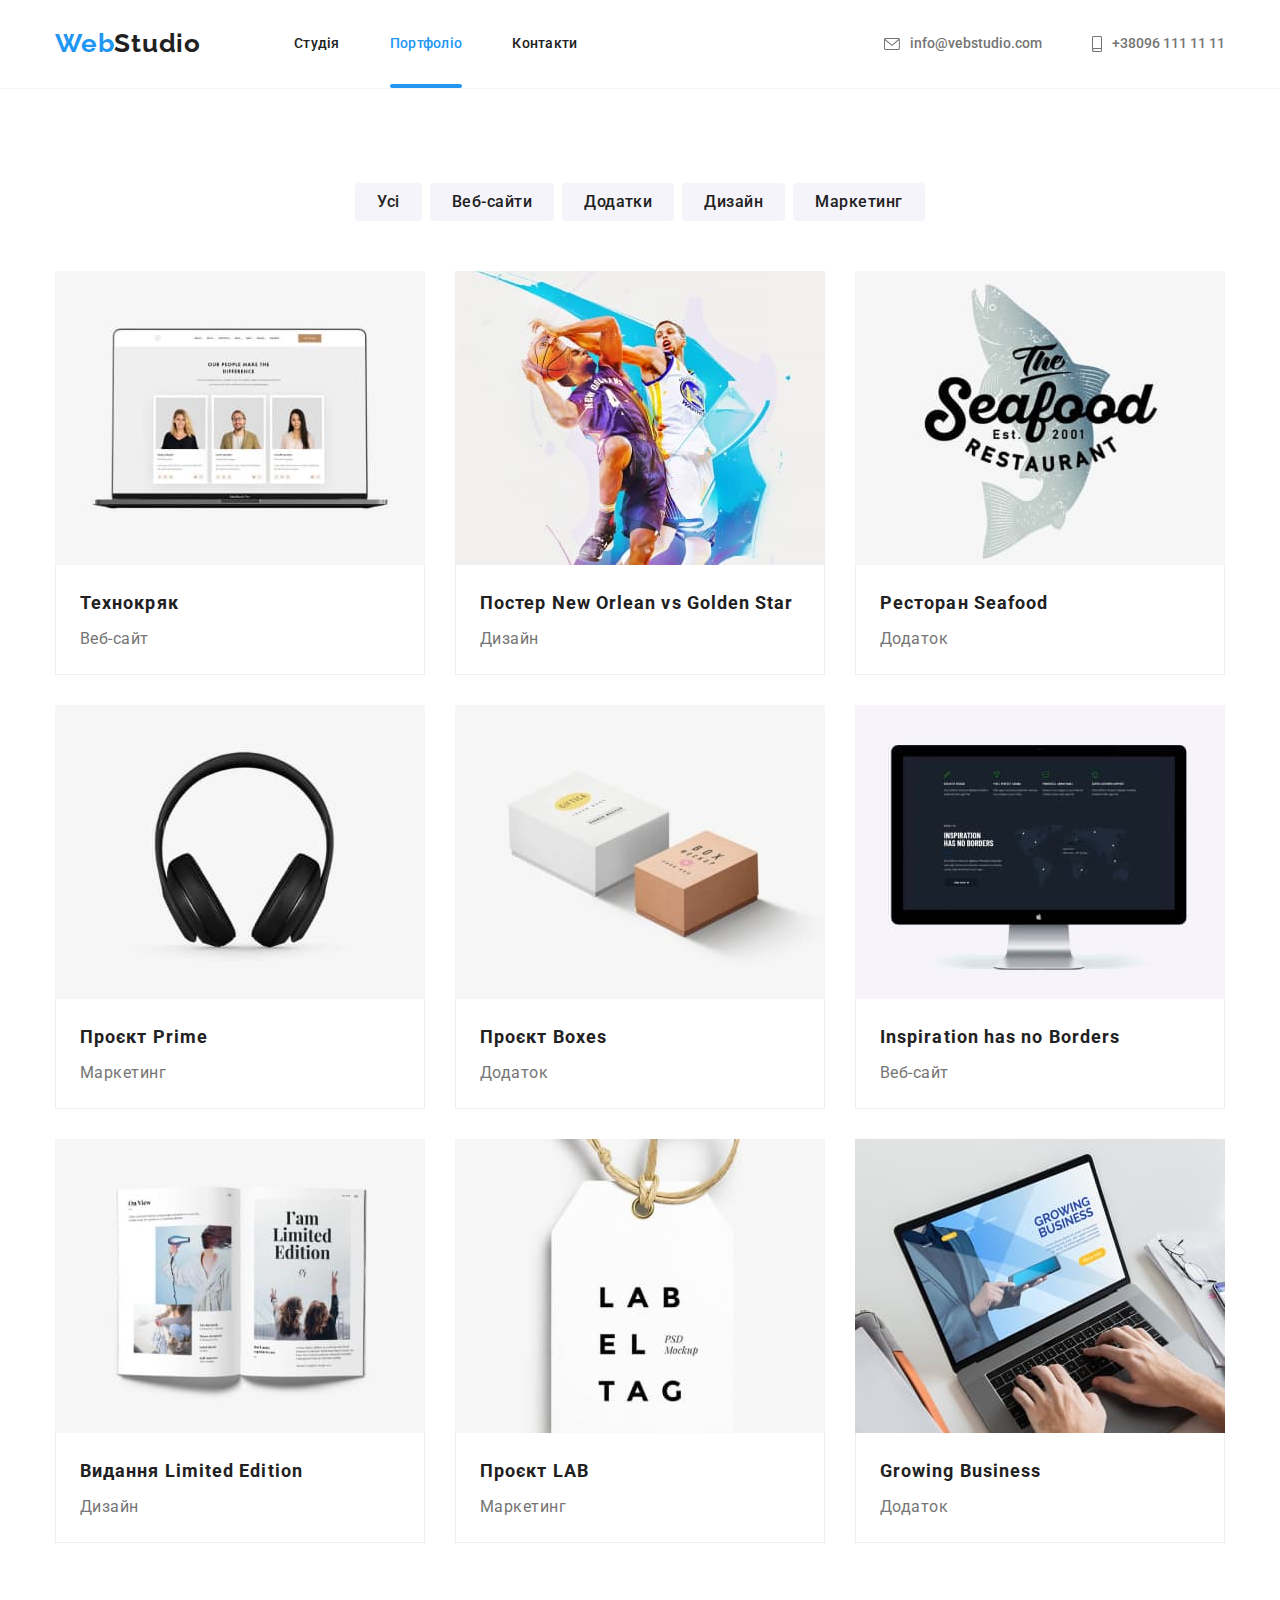
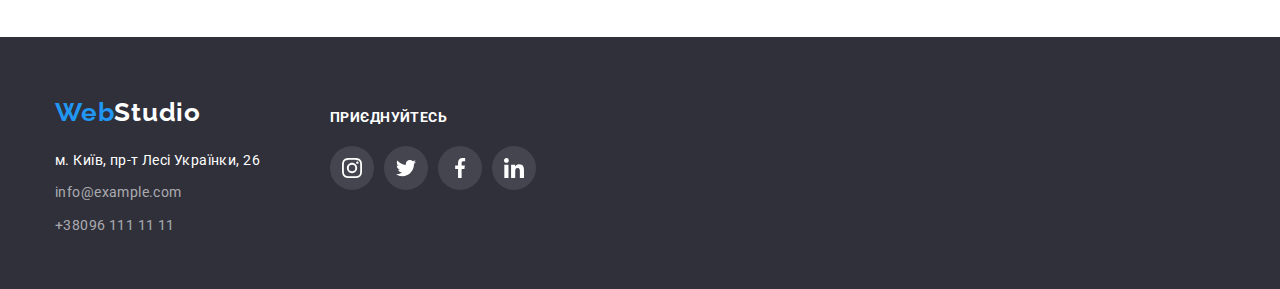
==== portfolio.html @ e9d42e89 "dz6" ====
<!DOCTYPE html>
<html lang="en">
  <head>
    <meta charset="UTF-8" />
    <meta http-equiv="X-UA-Compatible" content="IE=edge" />
    <meta name="viewport" content="width=device-width, initial-scale=1.0" />
    <title>Portfolio</title>
    <link
      rel="stylesheet"
      href="https://cdnjs.cloudflare.com/ajax/libs/modern-normalize/1.1.0/modern-normalize.min.css"
    />
    <link rel="stylesheet" href="./css/styles.css" />
    <link rel="preconnect" href="https://fonts.googleapis.com" />
    <link rel="preconnect" href="https://fonts.gstatic.com" crossorigin />
    <link
      href="https://fonts.googleapis.com/css2?family=Raleway:wght@700&family=Roboto:wght@400;500;700;900&display=swap"
      rel="stylesheet"
    />
  </head>
  <body class="body">
    <header class="header">
      <div class="container">
        <div class="header-container">
          <nav class="nav-container">
            <a href="./index.html" class="logotipe"
              >Web<span class="logo-header">Studio</span>
            </a>

            <ul class="header-menu">
              <li>
                <a href="./index.html" class="link-header">Студія</a>
              </li>
              <li>
                <a href="./portfolio.html" class="link-header current-page"
                  >Портфоліо</a
                >
              </li>
              <li>
                <a href="#" class="link-header">Контакти</a>
              </li>
            </ul>
          </nav>
          <ul class="header-adress">
            <li class="adress-logo-nav">
              <a href="mailto:info@devstudio.com" class="adress-link"
                ><svg class="adress-mail-icon" width="16" height="12">
                  <use href="./images/icons.svg#icon-envelope-hover"></use>
                </svg>
                info@vebstudio.com
              </a>
            </li>
            <li class="adress-logo-nav">
              <a href="tel:+380961111111" class="adress-link">
                <svg class="adress-phone-icon" width="10px" height="16px">
                  <use href="./images/icons.svg#icon-smartphone"></use>
                </svg>

                +38096 111 11 11</a
              >
            </li>
          </ul>
        </div>
      </div>
    </header>
    <main>
      <section class="portfolio-section">
        <div class="container-portfolio">
          <h1 class="portfolio-title visually-hidden">Portfolio</h1>
          <ul class="button-container">
            <li><button class="secondary-button" type="button">Усі</button></li>
            <li>
              <button class="secondary-button" type="button">Веб-сайти</button>
            </li>
            <li>
              <button class="secondary-button" type="button">Додатки</button>
            </li>
            <li>
              <button class="secondary-button" type="button">Дизайн</button>
            </li>
            <li>
              <button class="secondary-button" type="button">Маркетинг</button>
            </li>
          </ul>

          <ul class="first-container">
            <li class="container-box">
              <a href="#" class="article"
                ><div class="container-description">
                  <img
                    src="./images/tehnokryak.jpg"
                    alt="ноутбук"
                    width="370"
                  />
                  <div class="container-description-div">
                    <p class="container-description-content">
                      Ресурс пропонує комплексні пропозиції з різним рівнем
                      функціоналу та сервісів. Все це дозволить відвідувачу
                      отримати вичерпні відомості про компанію чи приватну
                      особу.
                    </p>
                  </div>
                </div>
                <div class="container-content">
                  <h3 class="icon-logo-link">Технокряк</h3>
                  <p class="subtitle-icon">Веб-сайт</p>
                </div></a
              >
            </li>
            <li class="container-box">
              <a href="#" class="article"
                ><div class="container-description">
                  <img
                    src="./images/poster.jpg"
                    alt="баскетболист"
                    width="370"
                  />
                  <div class="container-description-div">
                    <p class="container-description-content">
                      Ресурс пропонує комплексні пропозиції з різним рівнем
                      функціоналу та сервісів. Все це дозволить відвідувачу
                      отримати вичерпні відомості про компанію чи приватну
                      особу.
                    </p>
                  </div>
                </div>
                <div class="container-content">
                  <h3 class="icon-logo-link">
                    Постер New Orlean vs Golden Star
                  </h3>
                  <p class="subtitle-icon">Дизайн</p>
                </div></a
              >
            </li>
            <li class="container-box">
              <a href="#" class="article">
                <div class="container-description">
                  <img
                    src="./images/restouran.jpg"
                    alt="риба з надписом"
                    width="370"
                  />
                  <div class="container-description-div">
                    <p class="container-description-content">
                      Ресурс пропонує комплексні пропозиції з різним рівнем
                      функціоналу та сервісів. Все це дозволить відвідувачу
                      отримати вичерпні відомості про компанію чи приватну
                      особу.
                    </p>
                  </div>
                </div>
                <div class="container-content">
                  <h3 class="icon-logo-link">Ресторан Seafood</h3>
                  <p class="subtitle-icon">Додаток</p>
                </div></a
              >
            </li>
            <li class="container-box">
              <a href="#" class="article">
                <div class="container-description">
                  <img
                    src="./images/marketing.jpg"
                    alt="наушники"
                    width="370"
                  />
                  <div class="container-description-div">
                    <p class="container-description-content">
                      Ресурс пропонує комплексні пропозиції з різним рівнем
                      функціоналу та сервісів. Все це дозволить відвідувачу
                      отримати вичерпні відомості про компанію чи приватну
                      особу.
                    </p>
                  </div>
                </div>
                <div class="container-content">
                  <h3 class="icon-logo-link">Проєкт Prime</h3>
                  <p class="subtitle-icon">Маркетинг</p>
                </div></a
              >
            </li>
            <li class="container-box">
              <a href="#" class="article"
                ><div class="container-description">
                  <img src="./images/boxes.jpg" alt="" width="370" />
                  <div class="container-description-div">
                    <p class="container-description-content">
                      Ресурс пропонує комплексні пропозиції з різним рівнем
                      функціоналу та сервісів. Все це дозволить відвідувачу
                      отримати вичерпні відомості про компанію чи приватну
                      особу.
                    </p>
                  </div>
                </div>
                <div class="container-content">
                  <h3 class="icon-logo-link">Проєкт Boxes</h3>
                  <p class="subtitle-icon">Додаток</p>
                </div></a
              >
            </li>
            <li class="container-box">
              <a href="#" class="article"
                ><div class="container-description">
                  <img src="./images/borders.jpg" alt="монитор" width="370" />
                  <div class="container-description-div">
                    <p class="container-description-content">
                      Ресурс пропонує комплексні пропозиції з різним рівнем
                      функціоналу та сервісів. Все це дозволить відвідувачу
                      отримати вичерпні відомості про компанію чи приватну
                      особу.
                    </p>
                  </div>
                </div>
                <div class="container-content">
                  <h3 class="icon-logo-link">Inspiration has no Borders</h3>
                  <p class="subtitle-icon">Веб-сайт</p>
                </div></a
              >
            </li>
            <li class="container-box">
              <a href="#" class="article"
                ><div class="container-description">
                  <img src="./images/book.jpg" alt="книга" width="370" />
                  <div class="container-description-div">
                    <p class="container-description-content">
                      Ресурс пропонує комплексні пропозиції з різним рівнем
                      функціоналу та сервісів. Все це дозволить відвідувачу
                      отримати вичерпні відомості про компанію чи приватну
                      особу.
                    </p>
                  </div>
                </div>
                <div class="container-content">
                  <h3 class="icon-logo-link">Видання Limited Edition</h3>
                  <p class="subtitle-icon">Дизайн</p>
                </div></a
              >
            </li>
            <li class="container-box">
              <a href="#" class="article"
                ><div class="container-description">
                  <img src="./images/lab.jpg" alt="медальйон лаб" width="370" />
                  <div class="container-description-div">
                    <p class="container-description-content">
                      Ресурс пропонує комплексні пропозиції з різним рівнем
                      функціоналу та сервісів. Все це дозволить відвідувачу
                      отримати вичерпні відомості про компанію чи приватну
                      особу.
                    </p>
                  </div>
                </div>
                <div class="container-content">
                  <h3 class="icon-logo-link">Проєкт LAB</h3>
                  <p class="subtitle-icon">Маркетинг</p>
                </div></a
              >
            </li>
            <li class="container-box">
              <a href="" class="article"
                ><div class="container-description">
                  <img
                    src="./images/buisness.jpg"
                    alt="друкує на ноутбуці"
                    width="370"
                  />
                  <div class="container-description-div">
                    <p class="container-description-content">
                      Ресурс пропонує комплексні пропозиції з різним рівнем
                      функціоналу та сервісів. Все це дозволить відвідувачу
                      отримати вичерпні відомості про компанію чи приватну
                      особу.
                    </p>
                  </div>
                </div>
                <div class="container-content">
                  <h3 class="icon-logo-link">Growing Business</h3>
                  <p class="subtitle-icon">Додаток</p>
                </div></a
              >
            </li>
          </ul>
        </div>
      </section>
    </main>
    <footer class="footer-section">
      <div class="container">
        <div class="footer-div">
          <a href="./index.html" class="logotipe-footer"
            >Web<span class="logo-footer">Studio </span></a
          >
          <address class="adress">
            <ul>
              <li class="footer-logo">
                <a
                  class="adress article"
                  href="https://goo.gl/maps/jyR7wXBARbgmtuSR7"
                  target="_blank"
                  rel="noopener noreferrer nofollow"
                  >м. Київ, пр-т Лесі Українки, 26</a
                >
              </li>

              <li class="footer-box">
                <a class="footer-link article" href="mailto:info@example.com"
                  >info@example.com</a
                >
              </li>
              <li class="footer-box">
                <a class="footer-link article" href="tel:+380961111111"
                  >+38096 111 11 11</a
                >
              </li>
            </ul>
          </address>
        </div>
        <div class="footer-social">
          <h2 class="footer-social-title">Приєднуйтесь</h2>
          <ul class="footer-social-container">
            <li>
              <a class="secondary-footer-icon" href="#"
                ><svg class="footer-icons" width="20px" height="20px">
                  <use href="./images/icons.svg#icon-instagram-2"></use>
                </svg>
              </a>
            </li>
            <li>
              <a class="secondary-footer-icon" href="#"
                ><svg class="footer-icons" width="20px" height="20px">
                  <use href="./images/icons.svg#icon-twitter-1"></use>
                </svg>
              </a>
            </li>
            <li>
              <a class="secondary-footer-icon" href="#"
                ><svg class="footer-icons" width="20px" height="20px">
                  <use href="./images/icons.svg#icon-facebook-1"></use>
                </svg>
              </a>
            </li>
            <li>
              <a class="secondary-footer-icon" href="#"
                ><svg class="footer-icons" width="20px" height="20px">
                  <use href="./images/icons.svg#icon-linkedin-1"></use>
                </svg>
              </a>
            </li>
          </ul>
        </div>
      </div>
    </footer>
    <script src="./js/modal.js"></script>
  </body>
</html>
---- css/styles.css ----
:root {
  --color-primary: #212121;
  --color-text: #757575;
  --color-background: #fff;
  --color-accent: #2196f3;
  --color-icons: #afb1b8;
}
* {
  box-sizing: border-box;
}
a.article {
  text-decoration: none;
}

/*container*/
.container {
  display: flex;
  width: 100%;
  max-width: 1200px;
  margin: 0 auto;
  padding: 0 15px;
  flex-wrap: wrap;
}
ul {
  list-style: none;
}
.visually-hidden {
  position: absolute;
  white-space: nowrap;
  width: 1px;
  height: 1px;
  overflow: hidden;
  border: 0;
  padding: 0;
  clip: rect(0 0 0 0);
  clip-path: inset(50%);
  margin: -1px;
}
ul,
h1,
h2,
h3,
h4,
h5,
h6,
li {
  margin: 0;
  padding: 0;
}
img {
  display: block;
  max-width: 100%;
  height: auto;
}

/*body*/
body {
  color: var(--color-primary);
  font-size: 14px;
  font-weight: 500;
  line-height: 1.7;
  background-color: var(--color-background);
  font-family: "Roboto", sans-serif;
  max-width: 1600px;
  max-height: 2094px;
  margin: 0 auto;
  flex-shrink: 0;
}
/*section*/
.section {
  padding-top: 94px;
  padding-bottom: 94px;
  margin: 0 auto;
}
/*header-container*/
.header {
  border-bottom: 1px solid #f5f5f5;
}

.header-container {
  display: flex;
  justify-content: space-between;
  flex-grow: 1;
  align-items: center;
}

.logotipe {
  font-family: "Raleway";
  font-weight: 700;
  font-size: 26px;
  line-height: 1.2;
  color: var(--color-accent);
  text-decoration-line: none;
  letter-spacing: 0.03em;
}

.nav-container {
  display: flex;
  justify-content: start;
  align-items: center;
}
/*lin-header*/
.link-header {
  display: flex;
  padding-top: 32px;
  padding-bottom: 32px;
  text-decoration: none;
  letter-spacing: 0.02em;
  color: inherit;
}
.current-page {
  position: relative;
  color: var(--color-accent);
}
.current-page::after {
  display: block;
  position: absolute;
  background-color: var(--color-accent);
  width: 100%;
  height: 4px;
  border-radius: 2px;
  bottom: 0px;
  content: "";
}
.header-menu {
  display: flex;
  gap: 50px;
  margin-left: 93px;
}

.header-adress {
  display: flex;
  gap: 50px;
  align-items: center;
}

/*logo-header*/
.logo-header {
  font-family: "Raleway", sans-serif;
  font-weight: 700;
  font-size: 26px;
  line-height: 1.2;
  color: var(--color-primary);
  text-decoration-line: none;
  letter-spacing: 0.03em;
}

/*link*/
.link {
  color: inherit;
  line-height: 1.1;
  text-decoration-line: none;
}
.link:hover,
.link:focus {
  color: var(--color-accent);
  background-color: var(--color-background);
}
.current {
  color: var(--color-accent);
}

/*adress*/
.adress-link {
  display: flex;
  align-items: center;
  font-weight: 500;
  color: var(--color-text);
  text-decoration-line: none;
  padding-top: 32px;
  padding-bottom: 32px;
  gap: 10px;
  transition: color 250ms cubic-bezier(0.4, 0, 0.2, 1);
}
.adress-link:hover,
.adress-link:focus {
  color: var(--color-accent);
}
/*header-icons*/
.adress-mail-icon {
  max-width: 16px;
  max-height: 12px;
  align-content: center;
  fill: var(--color-text);
}
.adress-link:hover .adress-mail-icon,
.adress-link:focus .adress-mail-icon {
  fill: var(--color-accent);
}

.adress-phone-icon {
  max-width: 10px;
  max-height: 16px;
  align-content: center;
  fill: var(--color-text);
}
.adress-link:hover .adress-phone-icon,
.adress-link:focus .adress-phone-icon {
  fill: var(--color-accent);
}

/*hero-section*/
.hero-section {
  background-color: #2f303a;
  background-image: linear-gradient(
      rgba(47, 48, 58, 0.4),
      rgba(47, 48, 58, 0.4)
    ),
    url(../images/Img.jpg);
  margin: 0 auto;
  background-size: 1600px;
  text-align: center;
  padding-top: 200px;
  padding-bottom: 200px;
  letter-spacing: 0.02em;
  background-repeat: no-repeat;
}

.hero-title {
  font-weight: 900;
  font-size: 44px;
  line-height: 1.3;
  text-transform: uppercase;
  color: var(--color-background);
  letter-spacing: 0.06em;
  margin: 0 auto;
  letter-spacing: 0.06em;
}

.hero-button {
  font-weight: 700;
  font-size: 16px;
  line-height: 30px;
  min-width: 216px;
  height: 50px;
  font-family: inherit;
  color: var(--color-background);
  background: var(--color-accent);
  box-shadow: 0px 4px 4px rgba(0, 0, 0, 0.15);
  border-radius: 4px;
  cursor: pointer;
  margin-top: 30px;
  border: 0;
  padding-top: 10px;
  padding-left: 32px;
  padding-bottom: 10px;
  padding-right: 32px;
  letter-spacing: 0.06em;
  transition: background-color 250ms cubic-bezier(0.4, 0, 0.2, 1),
    box-shadow 250ms cubic-bezier(0.4, 0, 0.2, 1);
}
.hero-button:hover,
.hero-button:focus {
  box-shadow: 0px 4px 4px rgba(0, 0, 0, 0.15);
  background-color: #188ce8;
}

/*benefit-section*/
.benefit-title {
  font-weight: 700;
  font-size: 36px;
  line-height: 1.2;
  text-align: center;
  margin: 0 auto 50px;
  letter-spacing: 0.03em;
}

.benefit-block-icon {
  display: flex;
  width: 270px;
  height: 120px;
  background: #f5f4fa;
  border-radius: 4px;
  margin-bottom: 30px;
  justify-content: center;
  align-items: center;
}

.benefit-icon {
  max-width: 70px;
  max-height: 70px;
}

.benefit-subtitle {
  font-weight: 700;
  font-size: 14px;
  line-height: 1.2;
  text-transform: uppercase;
  letter-spacing: 0.03em;
}

.benefit-text {
  font-style: normal;
  font-weight: 400;
  font-size: 14px;
  line-height: 1.7;
  color: var(--color-text);
  margin-bottom: 0;
  letter-spacing: 0.03em;
}

.benefit-container {
  display: flex;
  justify-content: space-between;
  width: 100%;
  max-width: 1200px;
  margin: 0 auto;
}

.benefit-items {
  align-content: flex-start;
  gap: 30px;
  flex-basis: 270px;
}

.benefit-hero {
  padding-bottom: 94px;
}

.benefit-hero-items {
  display: flex;
  justify-content: flex-start;
  gap: 30px;
  width: 100%;
}

.benefit-img {
  position: relative;
  flex-basis: calc((100% - 60px) / 3);
}

.benefit-img-items {
  position: absolute;
  bottom: 0;
  width: 100%;
  background-color: rgba(47, 48, 58, 0.8);
  z-index: 1;
  padding: 27px 0;
}

.benefit-img-title {
  font-size: 14px;
  line-height: 16px;
  text-align: center;
  letter-spacing: 0.03em;
  text-transform: uppercase;
  color: var(--color-background);
  margin: 0;
}

/*secondary-section*/
.secondary-section {
  background-color: #f5f4fa;
}

.secondary-title {
  font-weight: 700;
  font-size: 36px;
  line-height: 1.2;
  text-align: center;
  margin: 0 auto 50px;
  letter-spacing: 0.03em;
}

.secondary-item {
  width: 270px;
  height: 428px;
}
.secondary-box-icon {
  display: flex;
  width: 44px;
  height: 44px;
  border-radius: 50%;
  justify-content: center;
  align-items: center;
  transition: background-color 250ms cubic-bezier(0.4, 0, 0.2, 1),
    color 250ms cubic-bezier(0.4, 0, 0.2, 1);
}
.secondary-icons {
  fill: var(--color-icons);
  max-width: 20px;
  max-height: 20px;
}

.secondary-container {
  display: flex;
  gap: 30px;
  justify-content: space-between;
}

.secondary-box-social {
  display: flex;
  gap: 10px;
  margin-top: 16px;
}
.secondary-box-icon:hover,
.secondary-box-icon:focus {
  background-color: var(--color-accent);
}
.secondary-box-icon:hover .secondary-icons,
.secondary-box-icon:focus .secondary-icons {
  fill: var(--color-background);
}

.secondary-box {
  flex-basis: calc((100% - 90px) / 4);
  background-color: var(--color-background);
  box-shadow: 0px 4px 4px rgba(0, 0, 0, 0.25);
}

.card-box {
  background-color: var(--color-background);
  padding-top: 30px;
  padding-left: 32px;
  padding-bottom: 30px;
  padding-right: 32px;
}

.secondary-img-title {
  font-weight: 500;
  font-size: 16px;
  line-height: 1.2;
  color: var(--color-primary);
  text-align: center;
  letter-spacing: 0.03em;
}

.secondary-img-slogan {
  font-weight: 400;
  font-size: 16px;
  line-height: 1.2;
  color: var(--color-text);
  text-align: center;
  margin-top: 10px;
  margin-bottom: 0;
  letter-spacing: 0.03em;
}
/*last-section*/
.last-section {
  display: flex;
  padding-top: 94px;
  padding-bottom: 94px;
  margin: 0 auto;
}
.last-section-block {
  display: flex;
  gap: 30px;
}

.last-section-icon {
  width: 170px;
  height: 92px;
}

.last-icons {
  fill: var(--color-icons);
}

.last-section-link {
  display: flex;
  align-items: center;
  justify-content: center;
  width: 100%;
  height: 100%;
  border: 1px solid;
  border-color: var(--color-text);
  border-radius: 4px;
  transition: border-color 250ms cubic-bezier(0.4, 0, 0.2, 1);
}
.last-section-link:hover,
.last-section-link:focus {
  border-color: var(--color-accent);
}
.last-section-link:hover .last-icons,
.last-section-link:focus .last-icons {
  fill: var(--color-accent);
  transition: fill 250ms cubic-bezier(0.4, 0, 0.2, 1);
}
/*footer-section*/
.footer-section {
  background-color: #2f303a;
  height: 252px;
  padding-top: 60px;
  padding-bottom: 60px;
}
.adress-logo-nav {
  display: flex;
  align-items: center;
}

.logo-footer {
  font-family: "Raleway", sans-serif;
  font-weight: 700;
  font-size: 26px;
  line-height: 1.2;
  color: var(--color-background);
  text-decoration-line: none;
  margin-bottom: 20px;
  letter-spacing: 0.03em;
}

.adress {
  font-style: normal;
  font-weight: 400;
  font-size: 14px;
  line-height: 1.7;
  color: var(--color-background);
  letter-spacing: 0.03em;
  margin-top: 20px;
}

.footer-link {
  font-style: normal;
  font-weight: 400;
  font-size: 14px;
  line-height: 1.7;
  color: rgba(255, 255, 255, 0.6);
  letter-spacing: 0.03em;
  transition: color 250ms cubic-bezier(0.4, 0, 0.2, 1);
}

.footer-link:hover,
.footer-link:focus {
  color: var(--color-accent);
}
.footer-social {
  align-items: center;
  justify-content: flex-start;
  margin-left: 70px;
  margin-top: 12px;

  width: 206px;
  height: 80px;
}
.footer-box {
  margin-top: 9px;
}
.footer-social-title {
  color: var(--color-background);
  font-weight: 700;
  font-size: 14px;
  line-height: 1.2;
  letter-spacing: 0.03em;
  text-transform: uppercase;
}
.secondary-footer-icon {
  display: flex;
  justify-content: center;
  align-items: center;
  background-color: rgba(255, 255, 255, 0.1);
  width: 44px;
  height: 44px;
  border-radius: 50%;
  transition: background-color 250ms cubic-bezier(0.4, 0, 0.2, 1);
}
.secondary-footer-icon:hover,
.secondary-footer-icon:focus {
  background-color: var(--color-accent);
}
.footer-icons {
  fill: var(--color-background);
  max-width: 20px;
  max-height: 20px;
}

.footer-social-container {
  display: flex;
  align-items: center;
  gap: 10px;
  margin-top: 20px;
}

/*logotipe-footer*/
.logotipe-footer {
  font-family: "Raleway";
  font-weight: 700;
  font-size: 26px;
  line-height: 1.2;
  color: var(--color-accent);
  text-decoration-line: none;
  margin-bottom: 20px;
  letter-spacing: 0.03em;
}

/*portfolio*/
.portfolio-section {
  display: flex;
  padding: 94px 0;
}
.container-portfolio {
  width: 100%;
  max-width: 1200px;
  margin: 0 auto;
  padding: 0 15px;
}
.portfolio-title {
  font-weight: 700;
  font-size: 36px;
  line-height: 1.2;
  text-align: center;
  margin: 0 auto 50px;
  letter-spacing: 0.03em;
  display: flex;
  align-items: center;
  justify-content: center;
}

/*button-container*/
.button-container {
  display: flex;
  align-items: center;
  gap: 8px;
  margin: 0 auto;
  justify-content: center;
}

.secondary-button {
  font-family: inherit;
  color: var(--color-primary);
  background-color: #f5f4fa;
  border-radius: 4px;
  cursor: pointer;
  font-size: 16px;
  font-weight: 500;
  line-height: 1.6;
  height: 38px;
  padding: 6px 22px;
  border: 0;
  border-radius: 4px;
  letter-spacing: 0.03em;
  transition: color 250ms cubic-bezier(0.4, 0, 0.2, 1),
    background-color 250ms cubic-bezier(0.4, 0, 0.2, 1),
    box-shadow 250ms cubic-bezier(0.4, 0, 0.2, 1);
}
.secondary-button:hover,
.secondary-button:focus {
  color: var(--color-background);
  background-color: var(--color-accent);
  box-shadow: 0px 3px 1px rgba(0, 0, 0, 0.1), 0px 1px 2px rgba(0, 0, 0, 0.08),
    0px 2px 2px rgba(0, 0, 0, 0.12);
}

/*first-container*/

.first-container {
  display: flex;
  width: 100%;
  margin-top: 50px;
  flex-wrap: wrap;
  gap: 30px;
  flex-basis: calc((100% - 60px) / 3);
}
.container-box {
  width: 370px;
  height: 404px;
}
.container-box:hover .container-content,
.container-box:focus .container-content {
  box-shadow: 0px 1px 1px rgba(0, 0, 0, 0.12), 0px 4px 4px rgba(0, 0, 0, 0.06),
    1px 4px 6px rgba(0, 0, 0, 0.16);
  transition: box-shadow 250ms cubic-bezier(0.4, 0, 0.2, 1);
}

.container-description {
  position: relative;
  overflow: hidden;
}
.container-description-div {
  position: absolute;
  width: 100%;
  height: 100%;
  margin: 0;
  left: 0;
  top: 0;
  transform: translateY(100%);
  background-color: rgba(33, 150, 243, 0.9);
  transition: transform 250ms cubic-bezier(0.4, 0, 0.2, 1);
  padding: 63px 27px;
}
.container-box:hover .container-description-div {
  transform: translate(0);
}
.container-description-content {
  margin: 0;
  font-weight: 400;
  font-size: 18px;
  line-height: 1.5;
  letter-spacing: 0.03em;
  color: var(--color-background);
}

.container-content {
  padding-top: 20px;
  padding-bottom: 20px;
  padding-left: 24px;
  padding-right: 24px;
  border-bottom: 1px solid #eeeeee;
  border-left: 1px solid #eeeeee;
  border-right: 1px solid #eeeeee;
}
.icon-logo-link {
  font-weight: 700;
  font-size: 18px;
  line-height: 2;
  letter-spacing: 0.06em;
  color: var(--color-primary);
  letter-spacing: 0.06em;
}

.subtitle-icon {
  font-weight: 400;
  font-size: 16px;
  line-height: 1.8;
  color: var(--color-text);
  margin-top: 4px;
  margin-bottom: 0;
  letter-spacing: 0.03em;
}

/*moddal*/
.backdrop {
  position: fixed;
  top: 0;
  left: 0;
  z-index: 1;
  width: 100%;
  height: 100%;
  background-color: rgba(0, 0, 0, 0.2);
  opacity: 1;
  transition-property: opacity, visibility;
  transition-duration: 250ms;
  transition-timing-function: cubic-bezier(0.4, 0, 0.2, 1);
}
.is-hidden {
  opacity: 0;
  visibility: hidden;
  pointer-events: none;
}
.modal {
  position: absolute;
  top: 50%;
  left: 50%;
  width: 528px;
  height: 581px;
  background-color: var(--color-background);
  transform: scale(1) translate(-50%, -50%);
  transition: transform 250ms cubic-bezier(0.4, 0, 0.2, 1);
}
.modal-button-close {
  display: flex;
  align-items: center;
  justify-content: center;
  position: absolute;
  top: 8px;
  right: 8px;
  width: 30px;
  height: 30px;
  border: 1px solid rgba(0, 0, 0, 0.1);
  border-radius: 50%;
}
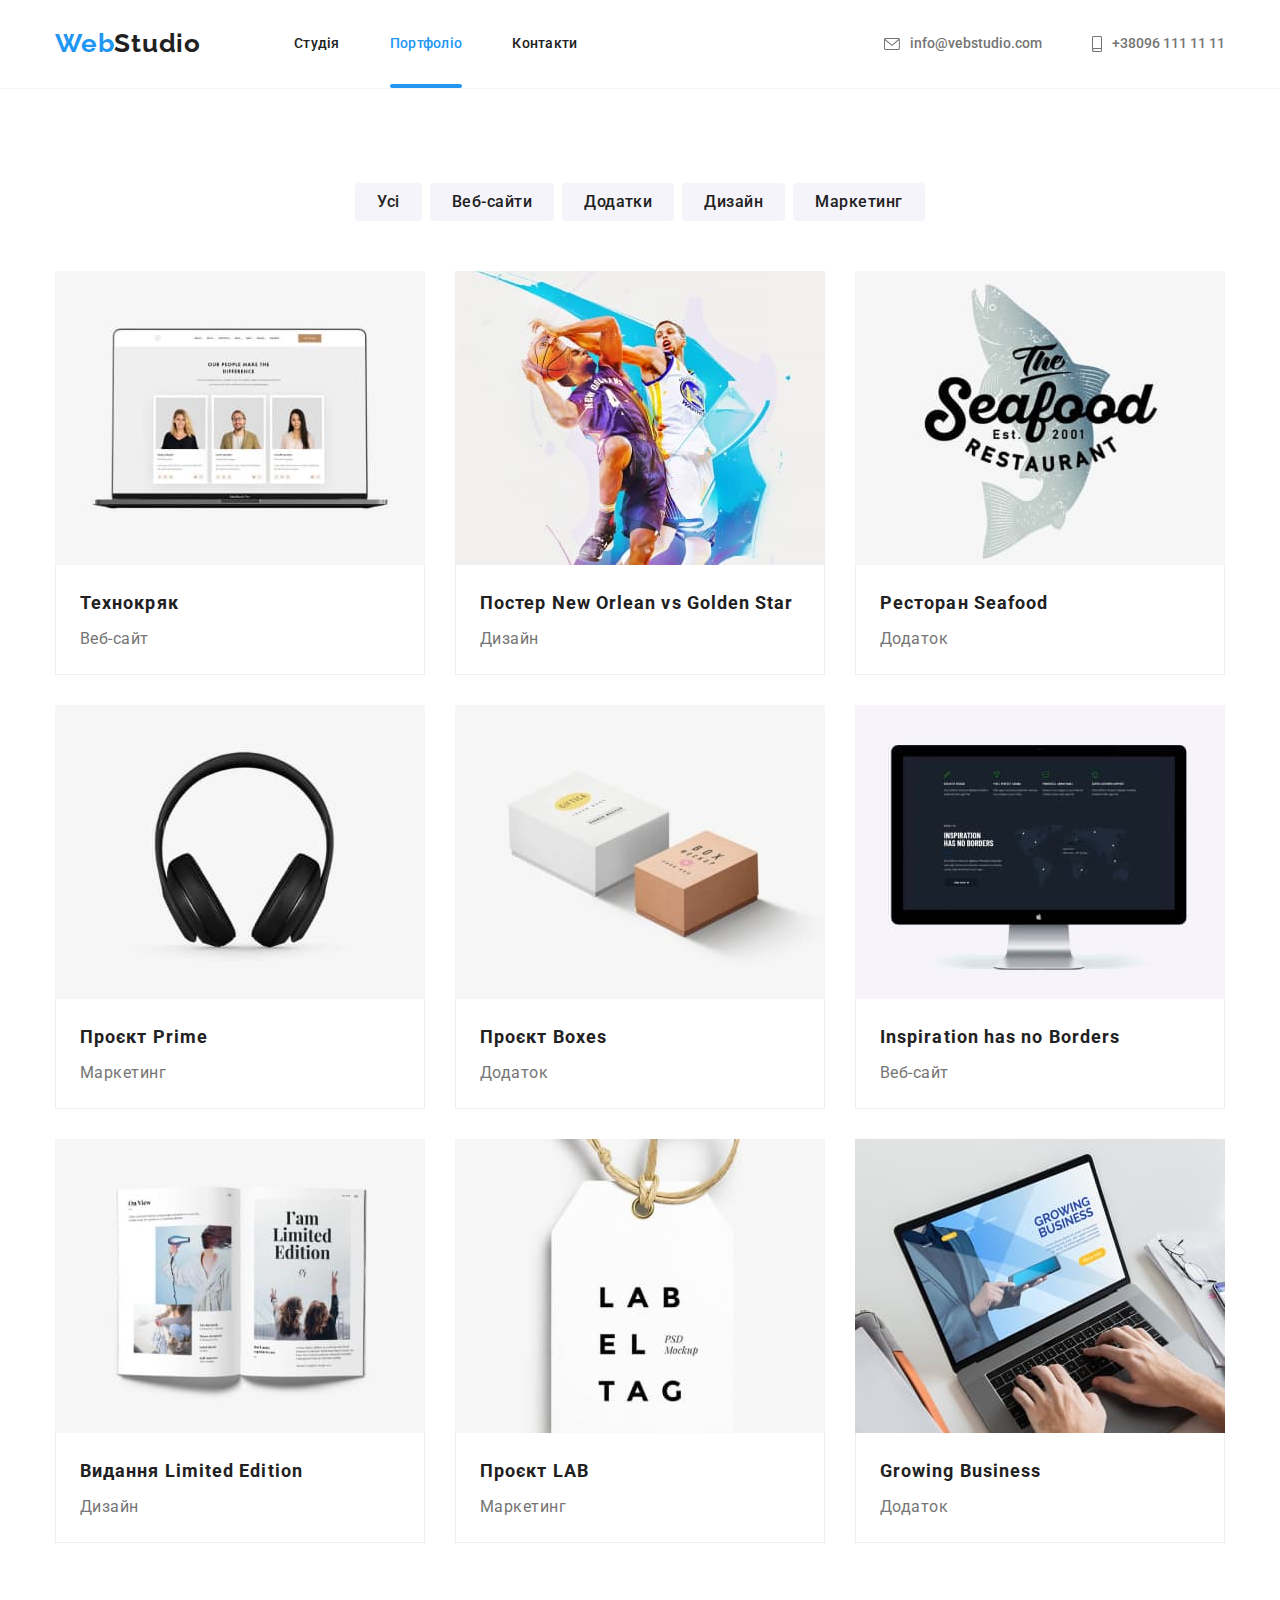
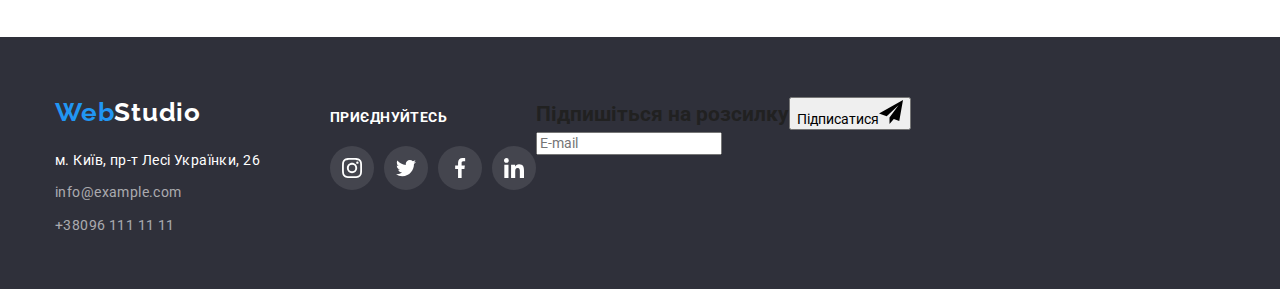
==== commit 5621bb89: "дз" ====
--- a/portfolio.html
+++ b/portfolio.html
@@ -344,6 +344,17 @@
             </li>
           </ul>
         </div>
+        <div class="footer-feedback">
+          <h2 class="feedback-title">Підпишіться на розсилку</h2>
+          <input class="feedback-input" type="text" placeholder="E-mail" />
+        </div>
+        <div class="footer-button">
+          <button class="button-feedback" type="submit">
+            Підписатися<svg class="feedback-icon" width="24px" height="24px">
+              <use href="./images/icons.svg#icon-send"></use>
+            </svg>
+          </button>
+        </div>
       </div>
     </footer>
     <script src="./js/modal.js"></script>
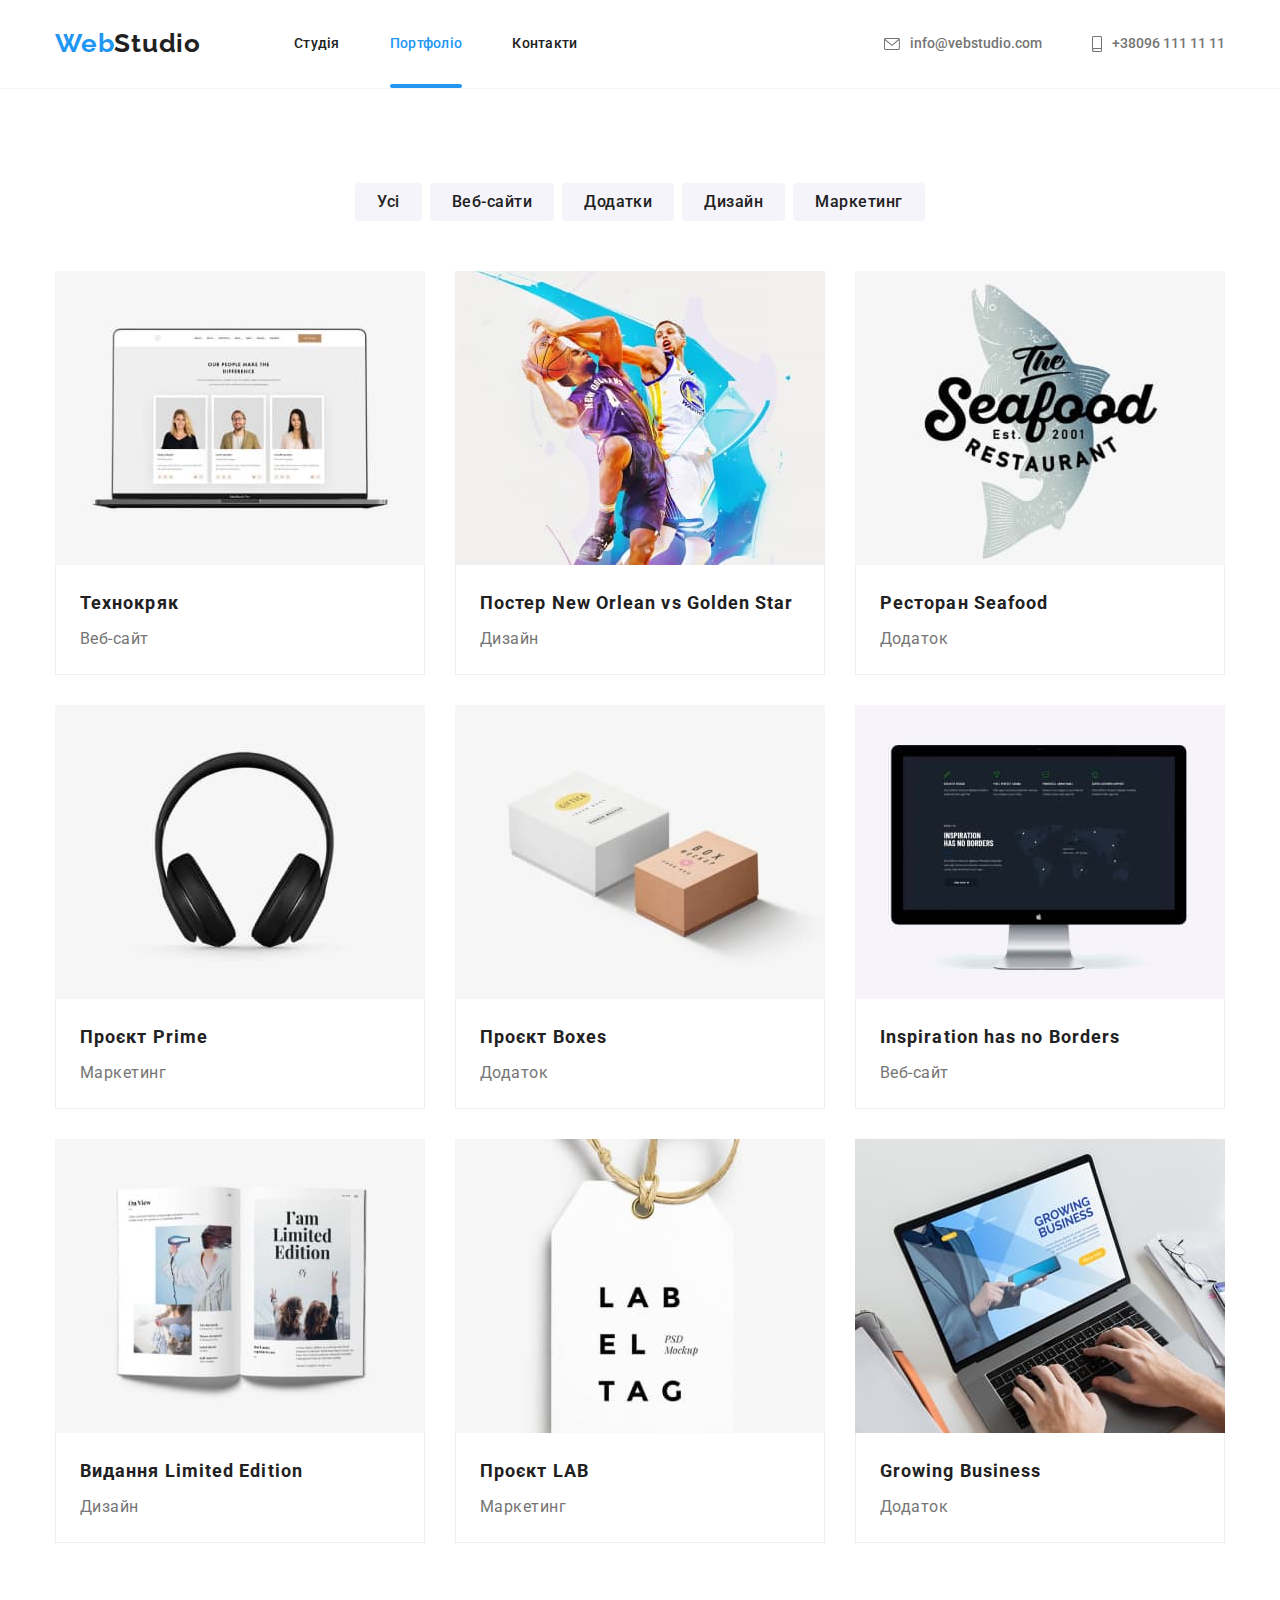
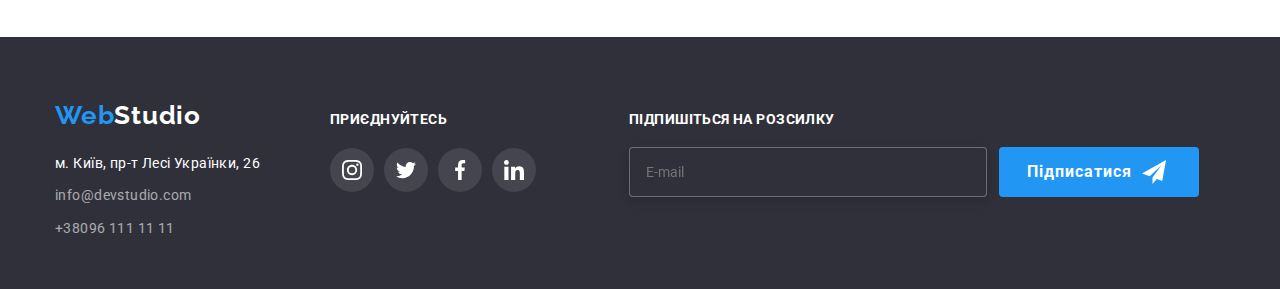
==== commit d4cc0c44: "hdz" ====
--- a/portfolio.html
+++ b/portfolio.html
@@ -281,8 +281,8 @@
       </section>
     </main>
     <footer class="footer-section">
-      <div class="container">
-        <div class="footer-div">
+      <div class="container footer">
+        <div>
           <a href="./index.html" class="logotipe-footer"
             >Web<span class="logo-footer">Studio </span></a
           >
@@ -299,8 +299,8 @@
               </li>
 
               <li class="footer-box">
-                <a class="footer-link article" href="mailto:info@example.com"
-                  >info@example.com</a
+                <a class="footer-link article" href="mailto:info@devstudio.com"
+                  >info@devstudio.com</a
                 >
               </li>
               <li class="footer-box">
@@ -312,7 +312,7 @@
           </address>
         </div>
         <div class="footer-social">
-          <h2 class="footer-social-title">Приєднуйтесь</h2>
+          <p class="footer-social-title">Приєднуйтесь</p>
           <ul class="footer-social-container">
             <li>
               <a class="secondary-footer-icon" href="#"
@@ -344,18 +344,17 @@
             </li>
           </ul>
         </div>
-        <div class="footer-feedback">
-          <h2 class="feedback-title">Підпишіться на розсилку</h2>
-          <input class="feedback-input" type="text" placeholder="E-mail" />
-        </div>
-        <div class="footer-button">
-          <button class="button-feedback" type="submit">
+        <form class="footer-feedback">
+          <p class="feedback-title">Підпишіться на розсилку</p>
+         <div class="footer-button"> <input class="feedback-input" type="text" placeholder="E-mail" />
+        <button class="button-feedback" type="submit">
             Підписатися<svg class="feedback-icon" width="24px" height="24px">
               <use href="./images/icons.svg#icon-send"></use>
             </svg>
           </button>
         </div>
-      </div>
+        </form>
+      
     </footer>
     <script src="./js/modal.js"></script>
   </body>
--- a/css/styles.css
+++ b/css/styles.css
@@ -4,6 +4,7 @@
   --color-background: #fff;
   --color-accent: #2196f3;
   --color-icons: #afb1b8;
+  --color-footer: #2f303a;
 }
 * {
   box-sizing: border-box;
@@ -14,12 +15,10 @@
 
 /*container*/
 .container {
-  display: flex;
   width: 100%;
   max-width: 1200px;
   margin: 0 auto;
   padding: 0 15px;
-  flex-wrap: wrap;
 }
 ul {
   list-style: none;
@@ -61,8 +60,6 @@
   line-height: 1.7;
   background-color: var(--color-background);
   font-family: "Roboto", sans-serif;
-  max-width: 1600px;
-  max-height: 2094px;
   margin: 0 auto;
   flex-shrink: 0;
 }
@@ -201,19 +198,20 @@
 
 /*hero-section*/
 .hero-section {
-  background-color: #2f303a;
+  background-color: var(--color-footer);
   background-image: linear-gradient(
       rgba(47, 48, 58, 0.4),
       rgba(47, 48, 58, 0.4)
     ),
     url(../images/Img.jpg);
   margin: 0 auto;
-  background-size: 1600px;
+  background-size: cover;
   text-align: center;
   padding-top: 200px;
   padding-bottom: 200px;
   letter-spacing: 0.02em;
   background-repeat: no-repeat;
+  max-width: 1600px;
 }
 
 .hero-title {
@@ -478,11 +476,16 @@
 }
 /*footer-section*/
 .footer-section {
-  background-color: #2f303a;
+  background-color: var(--color-footer);
   height: 252px;
   padding-top: 60px;
   padding-bottom: 60px;
 }
+.container.footer {
+  display: flex;
+  align-items: baseline;
+}
+
 .adress-logo-nav {
   display: flex;
   align-items: center;
@@ -527,10 +530,6 @@
   align-items: center;
   justify-content: flex-start;
   margin-left: 70px;
-  margin-top: 12px;
-
-  width: 206px;
-  height: 80px;
 }
 .footer-box {
   margin-top: 9px;
@@ -569,7 +568,64 @@
   gap: 10px;
   margin-top: 20px;
 }
-
+.footer-feedback {
+  margin-left: 93px;
+}
+.footer-button {
+  display: inline-flex;
+  gap: 12px;
+  margin-top: 20px;
+}
+.feedback-title {
+  font-weight: 700;
+  font-size: 14px;
+  line-height: 1.1;
+  letter-spacing: 0.03em;
+  text-transform: uppercase;
+  color: var(--color-background);
+  margin: 0;
+}
+
+.feedback-input {
+  width: 358px;
+  height: 50px;
+  padding: 15px 16px;
+  background-color: var(--color-footer);
+  border: 1px solid rgba(255, 255, 255, 0.3);
+  filter: drop-shadow(0px 4px 4px rgba(0, 0, 0, 0.15));
+  border-radius: 4px;
+}
+
+.button-feedback {
+  display: flex;
+  align-items: center;
+  justify-content: flex-start;
+  gap: 10px;
+  padding: 10px 28px;
+  width: 200px;
+  height: 50px;
+  color: var(--color-background);
+  background-color: var(--color-accent);
+  font-weight: 700;
+  font-size: 16px;
+  line-height: 1.8;
+  letter-spacing: 0.06em;
+  border: none;
+  border-radius: 4px;
+  outline: none;
+  cursor: pointer;
+}
+.button-feedback:hover,
+.button-feedback:focus {
+  box-shadow: 0px 4px 4px rgba(0, 0, 0, 0.15);
+  transition: box-shadow 250ms cubic-bezier(0.4, 0, 0.2, 1);
+}
+
+.feedback-icon {
+  width: 24px;
+  height: 24px;
+  fill: var(--color-background);
+}
 /*logotipe-footer*/
 .logotipe-footer {
   font-family: "Raleway";
@@ -745,6 +801,7 @@
   background-color: var(--color-background);
   transform: scale(1) translate(-50%, -50%);
   transition: transform 250ms cubic-bezier(0.4, 0, 0.2, 1);
+  padding: 40px 40px;
 }
 .modal-button-close {
   display: flex;
@@ -757,4 +814,170 @@
   height: 30px;
   border: 1px solid rgba(0, 0, 0, 0.1);
   border-radius: 50%;
-}
+  background-color: var(--color-background);
+  cursor: pointer;
+}
+.modal-button-close:hover,
+.modal-button-close:focus {
+  fill: var(--color-accent);
+  transition: fill 250ms cubic-bezier(0.4, 0, 0.2, 1);
+}
+
+.modal-title {
+  font-weight: 700;
+  font-size: 20px;
+  line-height: 1.1;
+  text-align: center;
+  letter-spacing: 0.03em;
+  color: var(--color-primary);
+  margin-bottom: 12px;
+}
+
+.form-control {
+  position: relative;
+  margin-top: 10px;
+}
+
+.form-label {
+  display: block;
+  font-weight: 400;
+  font-size: 12px;
+  line-height: 1.1;
+  letter-spacing: 0.01em;
+  color: var(--color-text);
+}
+
+.form-input {
+  margin-top: 4px;
+  width: 100%;
+  height: 40px;
+  border: 1px solid rgba(33, 33, 33, 0.2);
+  border-radius: 4px;
+  padding-left: 42px;
+  padding-top: 12px;
+  padding-bottom: 12px;
+  padding-right: 12px;
+  outline: none;
+}
+
+.form-input:hover,
+.form-input:focus {
+  border-color: var(--color-accent);
+  transition: border-color 250ms cubic-bezier(0.4, 0, 0.2, 1);
+}
+
+.form-input:hover + .form-icon,
+.form-input:focus + .form-icon {
+  fill: var(--color-accent);
+  transition: fill 250ms cubic-bezier(0.4, 0, 0.2, 1);
+}
+
+.form-icon {
+  position: absolute;
+  left: 15px;
+  top: 65%;
+  transform: translateY(-50%);
+  fill: var(--color-primary);
+}
+.area-comments {
+  display: block;
+  margin-top: 4px;
+  width: 100%;
+  height: 120px;
+  border: 1px solid rgba(33, 33, 33, 0.2);
+  border-radius: 4px;
+  outline: none;
+  resize: none;
+  padding-top: 12px;
+  padding-bottom: 12px;
+  padding-left: 16px;
+  padding-right: 16px;
+}
+
+.area-comments:hover,
+.area-comments:focus {
+  border-color: var(--color-accent);
+  transition: border-color 250ms cubic-bezier(0.4, 0, 0.2, 1);
+}
+
+.terms {
+  position: relative;
+  margin-top: 10px;
+}
+.checkbox-box {
+  position: absolute;
+  top: 50%;
+  left: 12px;
+  transform: translateY(-50%);
+  width: 16px;
+  height: 15px;
+  border: 2px solid var(--color-primary);
+  border-radius: 2px;
+  background-color: var(--color-background);
+  fill: var(--color-background);
+  fill-opacity: 0;
+  z-index: -1;
+}
+.checkbox-terms:checked + .checkbox-box {
+  border: none;
+  background-color: var(--color-accent);
+  fill-opacity: 1;
+  transition: border 250ms cubic-bezier(0.4, 0, 0.2, 1),
+    fill-opacity 250ms cubic-bezier(0.4, 0, 0.2, 1),
+    background-color 250ms cubic-bezier(0.4, 0, 0.2, 1);
+}
+
+.checkbox-icon {
+  position: absolute;
+  top: 50%;
+  transform: translateY(-50%);
+  left: 3px;
+  fill: var(--color-background);
+  width: 11px;
+  height: 8px;
+}
+
+.label-terms {
+  padding-left: 36px;
+  font-weight: 400;
+  font-size: 14px;
+  line-height: 1.7;
+  letter-spacing: 0.03em;
+  color: var(--color-text);
+  user-select: none;
+}
+.contract-terms {
+  font-weight: 400;
+  font-size: 14px;
+  line-height: 1.7;
+  letter-spacing: 0.03em;
+  color: var(--color-accent);
+  user-select: none;
+}
+
+.button-box {
+  display: flex;
+  align-items: center;
+  justify-content: center;
+  margin-top: 30px;
+}
+.modal-button {
+  width: 200px;
+  height: 50px;
+  border: none;
+  border-radius: 4px;
+  background-color: var(--color-accent);
+  font-weight: 700;
+  font-size: 16px;
+  line-height: 1.8;
+  letter-spacing: 0.06em;
+  color: var(--color-background);
+  cursor: pointer;
+  outline: none;
+}
+
+.modal-button:hover,
+.modal-button:focus {
+  box-shadow: 0px 4px 4px rgba(0, 0, 0, 0.15);
+  transition: box-shadow 250ms cubic-bezier(0.4, 0, 0.2, 1);
+}
